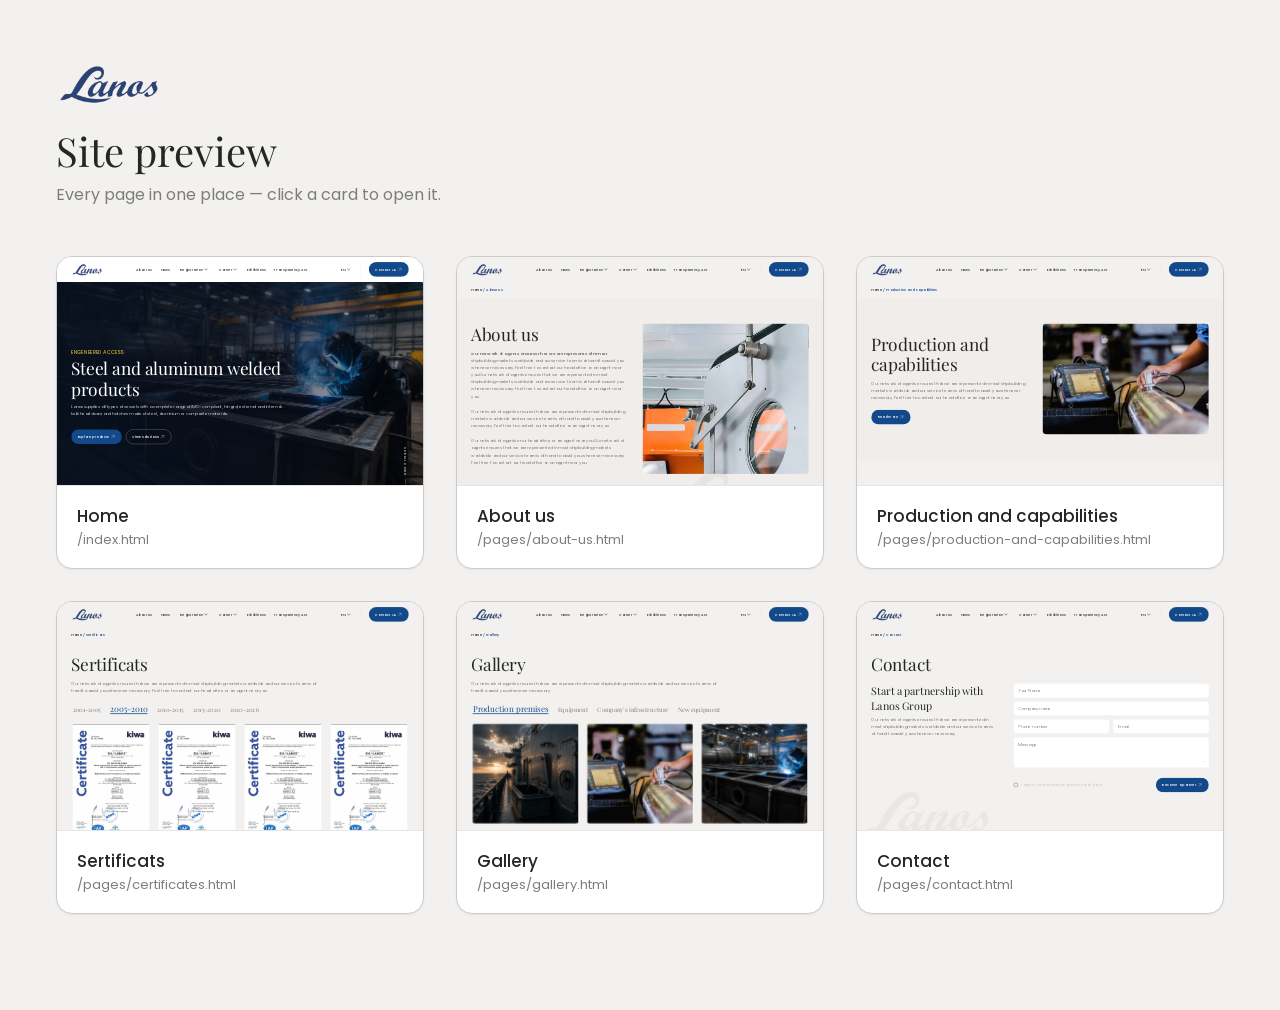
==== preview.html @ fc0fc906 "Strip all comments from HTML/CSS/JS, add site preview page, and fix mobile facilities switcher Remov" ====
<!DOCTYPE html>
<html lang="en">
<head>
<meta charset="UTF-8">
<meta name="viewport" content="width=device-width, initial-scale=1.0">
<title>Preview — LANOS</title>
<meta name="robots" content="noindex, nofollow">
<link rel="preconnect" href="https://fonts.googleapis.com">
<link rel="preconnect" href="https://fonts.gstatic.com" crossorigin>
<link href="https://fonts.googleapis.com/css2?family=Playfair+Display:wght@400;500;600&family=Poppins:wght@400;500;600&display=swap" rel="stylesheet">
<link rel="stylesheet" href="css/style.css">
<style>
  body {
    padding: 64px var(--pad) 96px;
  }

  .preview-header {
    max-width: 1440px;
    margin-inline: auto;
    margin-bottom: 48px;
  }

  .preview-header__logo {
    height: 40px;
    width: auto;
    margin-bottom: 24px;
  }

  .preview-header h1 {
    font: 400 40px/1.15 var(--font-head);
    color: var(--ink);
    margin-bottom: 8px;
  }

  .preview-header p {
    font: 400 16px/26px var(--font-body);
    color: var(--gray);
  }

  .preview-grid {
    max-width: 1440px;
    margin-inline: auto;
    display: grid;
    grid-template-columns: repeat(auto-fill, minmax(300px, 1fr));
    gap: 32px;
  }

  .preview-card {
    display: block;
    border-radius: 16px;
    overflow: hidden;
    background: #fff;
    box-shadow: 0 1px 2px rgba(15, 37, 61, .06);
    transition: transform .35s cubic-bezier(.22, .61, .36, 1), box-shadow .35s ease;
    border: 1px solid var(--gray-light);
  }

  .preview-card:hover {
    transform: translateY(-6px);
    box-shadow: 0 24px 48px rgba(15, 37, 61, .16);
  }

  .preview-card__frame {
    display: block;
    position: relative;
    aspect-ratio: 16/10;
    overflow: hidden;
    background: var(--cream-2);
    border-bottom: 1px solid var(--border);
  }

  .preview-card__frame iframe {
    position: absolute;
    top: 0;
    left: 0;
    border: 0;
    transform-origin: top left;
    pointer-events: none;
  }

  .preview-card__frame::after {
    content: '';
    position: absolute;
    inset: 0;
    transition: background-color .3s ease;
  }

  .preview-card:hover .preview-card__frame::after {
    background: rgba(15, 37, 61, .06);
  }

  .preview-card__body {
    display: block;
    padding: 18px 20px;
  }

  .preview-card__title {
    display: block;
    font: 500 17px/24px var(--font-body);
    color: var(--ink);
    margin-bottom: 2px;
  }

  .preview-card__path {
    display: block;
    font: 400 13px/20px var(--font-body);
    color: var(--gray);
  }

  @media (max-width:576px) {
    body {
      padding: 40px var(--pad) 64px;
    }

    .preview-header h1 {
      font-size: 30px;
    }

    .preview-grid {
      grid-template-columns: 1fr;
    }
  }
</style>
</head>
<body>

<header class="preview-header">
  <img class="preview-header__logo" src="assets/img/logo.png" alt="Lanos">
  <h1>Site preview</h1>
  <p>Every page in one place — click a card to open it.</p>
</header>

<main class="preview-grid">
  <a class="preview-card" href="index.html">
    <span class="preview-card__frame">
      <iframe src="index.html" tabindex="-1" loading="lazy" title="Home preview"></iframe>
    </span>
    <span class="preview-card__body">
      <span class="preview-card__title">Home</span>
      <span class="preview-card__path">/index.html</span>
    </span>
  </a>

  <a class="preview-card" href="pages/about-us.html">
    <span class="preview-card__frame">
      <iframe src="pages/about-us.html" tabindex="-1" loading="lazy" title="About us preview"></iframe>
    </span>
    <span class="preview-card__body">
      <span class="preview-card__title">About us</span>
      <span class="preview-card__path">/pages/about-us.html</span>
    </span>
  </a>

  <a class="preview-card" href="pages/production-and-capabilities.html">
    <span class="preview-card__frame">
      <iframe src="pages/production-and-capabilities.html" tabindex="-1" loading="lazy" title="Production and capabilities preview"></iframe>
    </span>
    <span class="preview-card__body">
      <span class="preview-card__title">Production and capabilities</span>
      <span class="preview-card__path">/pages/production-and-capabilities.html</span>
    </span>
  </a>

  <a class="preview-card" href="pages/certificates.html">
    <span class="preview-card__frame">
      <iframe src="pages/certificates.html" tabindex="-1" loading="lazy" title="Sertificats preview"></iframe>
    </span>
    <span class="preview-card__body">
      <span class="preview-card__title">Sertificats</span>
      <span class="preview-card__path">/pages/certificates.html</span>
    </span>
  </a>

  <a class="preview-card" href="pages/gallery.html">
    <span class="preview-card__frame">
      <iframe src="pages/gallery.html" tabindex="-1" loading="lazy" title="Gallery preview"></iframe>
    </span>
    <span class="preview-card__body">
      <span class="preview-card__title">Gallery</span>
      <span class="preview-card__path">/pages/gallery.html</span>
    </span>
  </a>

  <a class="preview-card" href="pages/contact.html">
    <span class="preview-card__frame">
      <iframe src="pages/contact.html" tabindex="-1" loading="lazy" title="Contact preview"></iframe>
    </span>
    <span class="preview-card__body">
      <span class="preview-card__title">Contact</span>
      <span class="preview-card__path">/pages/contact.html</span>
    </span>
  </a>
</main>

<script>
  const SOURCE_WIDTH = 1440;

  function scaleFrames() {
    document.querySelectorAll('.preview-card__frame').forEach((frame) => {
      const iframe = frame.querySelector('iframe');
      const scale = frame.clientWidth / SOURCE_WIDTH;
      iframe.style.width = SOURCE_WIDTH + 'px';
      iframe.style.height = (frame.clientHeight / scale) + 'px';
      iframe.style.transform = `scale(${scale})`;
    });
  }

  window.addEventListener('load', scaleFrames);
  window.addEventListener('resize', scaleFrames);
  scaleFrames();
</script>
</body>
</html>
---- css/style.css ----
:root {
  --bg: #F2F1EF;
  --ink: #232824;
  --navy: #0F253D;
  --navy-2: #294278;
  --blue: #11498A;
  --blue-hover: #0D3A6F;
  --gray: #7D7D7D;
  --gray-light: #CBCBCB;
  --gold: #CBAE3C;
  --gold-2: #C5B209;
  --border: #E6E6E6;
  --cream: #F1EDEA;
  --cream-2: #E9E5E2;
  --white: #FFFFFF;

  --font-head: 'Playfair Display', Georgia, 'Times New Roman', serif;
  --font-body: 'Poppins', -apple-system, BlinkMacSystemFont, 'Segoe UI', sans-serif;

  --container-max: 1440px;
  --pad: 80px;

  --ease: cubic-bezier(.16, .84, .44, 1);
  --ease-out: cubic-bezier(.22, .61, .36, 1);
  --dur: .6s;

}

*,
*::before,
*::after {
  box-sizing: border-box;
}

[hidden] {
  display: none !important;
}

html {
  scroll-behavior: smooth;
  overflow-x: clip;
  width: 100%;
}

body,
h1,
h2,
h3,
h4,
p,
figure,
blockquote,
ul,
ol,
dl,
dd {
  margin: 0;
}

ul,
ol {
  padding: 0;
  list-style: none;
}

img {
  display: block;
  max-width: 100%;
  height: auto;
}

a {
  color: inherit;
  text-decoration: none;
}

button,
input,
textarea {
  font: inherit;
  color: inherit;
}

button {
  background: none;
  border: none;
  cursor: pointer;
}

address {
  font-style: normal;
}

svg {
  display: block;
}

body {
  background: var(--bg);
  color: var(--ink);
  font-family: var(--font-body);
  font-size: 16px;
  line-height: 1.5;
  -webkit-font-smoothing: antialiased;
  overflow-x: clip;
}

.icon-sprite {
  position: absolute;
  width: 0;
  height: 0;
  overflow: hidden;
}

.icon {
  width: 20px;
  height: 20px;
  flex: none;
  color: currentColor;
}

.icon--12 {
  width: 16px;
  height: 16px;
}

.skip-link {
  position: absolute;
  left: -999px;
  top: 0;
  z-index: 999;
  background: var(--blue);
  color: #fff;
  padding: 12px 20px;
  border-radius: 0 0 8px 0;
}

.skip-link:focus {
  left: 0;
}

@media (prefers-reduced-motion: reduce) {
  html {
    scroll-behavior: auto;
  }

  *,
  *::before,
  *::after {
    animation-duration: .001ms !important;
    animation-iteration-count: 1 !important;
    transition-duration: .001ms !important;
    scroll-behavior: auto !important;
  }
}

.page-loader {
  position: fixed;
  inset: 0;
  z-index: 9999;
  display: flex;
  align-items: center;
  justify-content: center;
  background: var(--navy);
  transition: opacity .7s var(--ease), visibility .7s var(--ease);
}

.page-loader__logo {
  position: relative;
  width: 200px;
}

.page-loader__logo img {
  display: block;
  width: 100%;
  height: auto;
  filter: brightness(0) invert(1);
}

.page-loader__logo-base {
  opacity: .3;
}

.page-loader__logo-fill {
  position: absolute;
  inset: 0;
  animation: loaderFill 2.2s ease-in-out infinite;
}

@keyframes loaderFill {
  0% {
    clip-path: inset(0 100% 0 0);
    opacity: 1;
  }

  45% {
    clip-path: inset(0 0 0 0);
    opacity: 1;
  }

  80% {
    clip-path: inset(0 0 0 0);
    opacity: 1;
  }

  92% {
    opacity: 0;
  }

  93% {
    clip-path: inset(0 100% 0 0);
    opacity: 0;
  }

  100% {
    clip-path: inset(0 100% 0 0);
    opacity: 1;
  }
}

.page-loader.is-hidden {
  opacity: 0;
  visibility: hidden;
  pointer-events: none;
}

.eyebrow {
  font: 500 20px/30px var(--font-body);
  margin-bottom: 10px;
  display: inline-flex;
  align-items: center;
  gap: 10px;
  text-transform: uppercase;
}

.eyebrow--gold {
  color: var(--gold);
}

.eyebrow--gold-dark {
  color: var(--gold-2);
}

.eyebrow--gold-alt {
  color: var(--gold-2);
}

.section-title {
  font: 400 48px/64px var(--font-head);
  color: var(--ink);
  margin-bottom: 16px;
  letter-spacing: -.01em;
}

.section-title--light {
  color: #fff;
}

.section-text {
  font: 400 16px/28px var(--font-body);
  color: var(--gray);
  max-width: 56ch;
  margin-bottom: 32px;
}

.facilities .section-text,
.contact .section-text {
  color: var(--gray-light);
}

.btn {
  display: inline-flex;
  align-items: center;
  justify-content: center;
  gap: 4px;
  padding: 16px 24px;
  border-radius: 30px;
  border: 1px solid transparent;
  background: var(--blue);
  color: #fff;
  font: 500 14px/24px var(--font-body);
  white-space: nowrap;
  transition: background-color .2s ease, border-color .2s ease, color .2s ease;
}

.btn__arrow {
  color: currentColor;
}

.btn--primary {
  background: var(--blue);
  color: #fff;
}

.btn--primary:hover {
  background: #2C5585;
}

.btn--primary:focus-visible {
  background: var(--blue);
  border-color: #0A3466;
  outline: none;
}

.btn--primary:active {
  background: #0A3466;
}

.btn--primary:disabled,
.btn--primary[aria-disabled="true"] {
  background: var(--gray-light);
  color: #fff;
  cursor: not-allowed;
}

.btn--outline {
  background: transparent;
  color: #fff;
  border-color: rgba(255, 255, 255, .7);
  border-radius: 999px;
}

.btn--outline:hover {
  border-color: var(--bg);
  color: var(--bg);
}

.btn--outline:focus-visible {
  border-color: var(--gray-light);
  color: #fff;
  outline: none;
}

.btn--outline:active {
  border-color: var(--gray-light);
  color: var(--gray-light);
}

.btn--outline:disabled,
.btn--outline[aria-disabled="true"] {
  border-color: var(--gray-light);
  color: var(--gray-light);
  cursor: not-allowed;
}

.btn--white {
  background: #fff;
  color: var(--blue);
}

.btn--white:hover {
  background: var(--bg);
}

.btn--white:focus-visible {
  background: #fff;
  border-color: var(--bg);
  outline: none;
}

.btn--white:active {
  background: var(--gray-light);
}

.btn--white:disabled,
.btn--white[aria-disabled="true"] {
  background: var(--gray-light);
  color: #fff;
  cursor: not-allowed;
}

.reveal {
  opacity: 0;
  transform: translateY(36px);
  transition: opacity 1s var(--ease), transform 1s var(--ease);
}

.reveal.is-visible {
  opacity: 1;
  transform: translateY(0);
}

.header {
  position: sticky;
  top: 0;
  z-index: 200;
  padding: 20px 0;
  background: #fff;
  color: var(--ink);
  transition: padding .4s var(--ease), box-shadow .4s var(--ease), background-color .4s var(--ease);
}

.header--scrolled {
  padding-top: 14px;
  padding-bottom: 14px;
  box-shadow: 0 10px 30px -18px rgba(15, 37, 61, .25);
}

.header--subpage {
  background: transparent;
}

.header--subpage.header--scrolled {
  background: #fff;
}

.header__inner {
  max-width: var(--container-max);
  margin-inline: auto;
  padding-inline: var(--pad);
  display: flex;
  align-items: center;
  justify-content: space-between;
  gap: 32px;
}

.header__logo {
  position: relative;
  z-index: 160;
}

.header__logo img {
  height: 47px;
  width: auto;
  transition: transform .3s var(--ease-out);
}

.header__logo:hover img {
  transform: scale(1.04);
}

.header__nav-list {
  display: flex;
  align-items: center;
  gap: 32px;
  flex-wrap: wrap;
}

.header__nav-icon,
.header__nav-arrow:not(.header__caret),
.header__nav-cta,
.header__nav-bg,
.header__nav-lang-item {
  display: none;
}

.header__nav-top,
.header__nav-panel:not(.header__nav-panel--main) {
  display: none;
}

.header__nav-panels,
.header__nav-panel--main,
.header__nav-scroll {
  display: contents;
}

.header__nav-item {
  position: relative;
}

.header__nav-link {
  font: 500 14px/24px var(--font-body);
  display: inline-flex;
  align-items: center;
  gap: 4px;
  position: relative;
  opacity: .92;
  transition: opacity .25s ease, color .25s ease;
}

.header__nav-link::after {
  content: '';
  position: absolute;
  left: 0;
  right: 100%;
  bottom: -4px;
  height: 1px;
  background: currentColor;
  transition: right .35s var(--ease-out);
}

.header__nav-link:hover,
.header__nav-item--dropdown:hover .header__nav-link,
.header__nav-item--dropdown:focus-within .header__nav-link {
  opacity: 1;
}

.header__nav-link:hover::after {
  right: 0;
}

.header__caret {
  transition: transform .3s var(--ease-out);
}

.header__nav-item--dropdown:hover .header__caret,
.header__nav-item--dropdown:focus-within .header__caret {
  transform: rotate(180deg);
}

.header__submenu {
  position: absolute;
  top: calc(100% + 12px);
  left: 50%;
  transform: translate(-50%, 8px);
  min-width: 200px;
  background: #fff;
  border-radius: 14px;
  box-shadow: 0 24px 48px -20px rgba(15, 37, 61, .28), 0 2px 8px rgba(15, 37, 61, .06);
  padding: 10px;
  opacity: 0;
  visibility: hidden;
  pointer-events: none;
  transition: opacity .2s ease, transform .2s ease, visibility 0s linear .35s, pointer-events 0s linear .35s;
  z-index: 10;
}

.header__submenu::before {
  content: '';
  position: absolute;
  top: -12px;
  left: 0;
  right: 0;
  height: 12px;
  background: transparent;
}

.header__submenu::after {
  content: '';
  position: absolute;
  top: -5px;
  left: 50%;
  transform: translateX(-50%) rotate(45deg);
  width: 10px;
  height: 10px;
  background: #fff;
  border-radius: 2px;
}

.header__nav-item--dropdown:hover .header__submenu,
.header__nav-item--dropdown:focus-within .header__submenu {
  opacity: 1;
  visibility: visible;
  pointer-events: auto;
  transform: translate(-50%, 0);
  transition: opacity .2s ease, transform .2s ease, visibility 0s linear, pointer-events 0s linear;
}

.header__submenu li+li {
  margin-top: 2px;
}

.header__submenu a {
  display: block;
  padding: 10px 14px;
  border-radius: 8px;
  font: 500 14px/20px var(--font-body);
  color: var(--ink);
  white-space: nowrap;
  transition: background-color .2s ease, color .2s ease, padding-left .25s var(--ease-out);
}

.header__submenu a:hover {
  background: var(--bg);
  color: var(--blue);
  padding-left: 18px;
}

.header__actions {
  display: flex;
  align-items: center;
  gap: 24px;
}

.header__lang-wrap {
  position: relative;
  padding-right: 32px;
  margin-right: 8px;
  border-right: 1px solid var(--border);
  height: 56px;
  display: flex;
  align-items: center;
}

.header__lang {
  display: inline-flex;
  align-items: center;
  gap: 4px;
  font: 500 14px/24px var(--font-body);
  opacity: .92;
  transition: opacity .25s ease;
}

.header__lang-wrap:hover .header__lang,
.header__lang-wrap:focus-within .header__lang {
  opacity: 1;
}

.header__lang-wrap:hover .header__caret,
.header__lang-wrap:focus-within .header__caret {
  transform: rotate(180deg);
}

.header__lang-menu {
  position: absolute;
  top: calc(100% + 12px);
  left: 50%;
  transform: translate(-50%, 8px);
  min-width: 168px;
  background: #fff;
  border-radius: 14px;
  box-shadow: 0 24px 48px -20px rgba(15, 37, 61, .28), 0 2px 8px rgba(15, 37, 61, .06);
  padding: 10px;
  opacity: 0;
  visibility: hidden;
  pointer-events: none;
  transition: opacity .2s ease, transform .2s ease, visibility 0s linear .35s, pointer-events 0s linear .35s;
  z-index: 10;
}

.header__lang-menu::before {
  content: '';
  position: absolute;
  top: -12px;
  left: 0;
  right: 0;
  height: 12px;
  background: transparent;
}

.header__lang-menu::after {
  content: '';
  position: absolute;
  top: -5px;
  left: 50%;
  transform: translateX(-50%) rotate(45deg);
  width: 10px;
  height: 10px;
  background: #fff;
  border-radius: 2px;
}

.header__lang-wrap:hover .header__lang-menu,
.header__lang-wrap:focus-within .header__lang-menu {
  opacity: 1;
  visibility: visible;
  pointer-events: auto;
  transform: translate(-50%, 0);
  transition: opacity .2s ease, transform .2s ease, visibility 0s linear, pointer-events 0s linear;
}

.header__lang-menu li+li {
  margin-top: 2px;
}

.header__lang-menu button {
  display: flex;
  align-items: baseline;
  gap: 8px;
  width: 100%;
  padding: 10px 14px;
  border-radius: 8px;
  font: 600 13px/20px var(--font-body);
  color: var(--ink);
  transition: background-color .2s ease, color .2s ease, padding-left .25s var(--ease-out);
}

.header__lang-menu button span {
  font: 400 13px/20px var(--font-body);
  color: var(--gray);
}

.header__lang-menu button:hover {
  background: var(--bg);
  color: var(--blue);
  padding-left: 18px;
}

.header__lang-menu li[aria-selected="true"] button {
  color: var(--blue);
}

.header__lang-menu li[aria-selected="true"] button::after {
  content: '';
  width: 6px;
  height: 6px;
  border-radius: 50%;
  background: var(--blue);
  margin-left: auto;
}

.header__burger {
  display: none;
  flex-direction: column;
  justify-content: center;
  gap: 5px;
  width: 32px;
  height: 32px;
  position: relative;
  z-index: 160;
}

.header__burger span {
  display: block;
  width: 100%;
  height: 2px;
  background: currentColor;
  border-radius: 2px;
  transition: transform .35s var(--ease), opacity .2s ease;
}

.header__burger[aria-expanded="true"] span:nth-child(1) {
  transform: translateY(7px) rotate(45deg);
}

.header__burger[aria-expanded="true"] span:nth-child(2) {
  opacity: 0;
}

.header__burger[aria-expanded="true"] span:nth-child(3) {
  transform: translateY(-7px) rotate(-45deg);
}

.hero {
  position: relative;
  min-height: 100vh;
  display: flex;
  align-items: center;
  overflow: hidden;
  background: var(--navy);
}

.hero__bg {
  position: absolute;
  inset: 0;
  z-index: 0;
}

.hero__bg-img {
  width: 100%;
  height: 100%;
  object-fit: cover;
  object-position: center;
  transform: scale(1.08);
  animation: heroZoom 16s ease-out forwards;
}

@keyframes heroZoom {
  from {
    transform: scale(1.08);
  }

  to {
    transform: scale(1);
  }
}

.hero__gradient {
  position: absolute;
  inset: 0;
  background: linear-gradient(90deg, rgba(8, 16, 30, .96) 8%, rgba(8, 16, 30, .72) 55%, rgba(8, 16, 30, .15) 100%);
}

.hero__inner {
  position: relative;
  z-index: 1;
  max-width: var(--container-max);
  margin-inline: auto;
  padding-inline: var(--pad);
  width: 100%;
}

.hero__content {
  max-width: 833px;
}

.hero__title {
  font: 400 80px/96px var(--font-head);
  color: #fff;
  margin-bottom: 16px;
  letter-spacing: -.01em;
}

.hero__desc {
  font: 400 16px/28px var(--font-body);
  color: var(--gray-light);
  max-width: 833px;
  margin-bottom: 48px;
}

.hero__actions {
  display: flex;
  align-items: center;
  gap: 16px;
  flex-wrap: wrap;
}

.hero__scroll {
  position: absolute;
  right: var(--pad);
  bottom: 64px;
  z-index: 1;
  display: flex;
  flex-direction: column;
  align-items: center;
  gap: 16px;
  color: #fff;
}

.hero__scroll-label {
  writing-mode: vertical-rl;
  font: 500 12px/28px var(--font-body);
  letter-spacing: .18em;
  text-transform: uppercase;
  opacity: .85;
}

.hero__scroll-line {
  width: 1px;
  height: 56px;
  background: linear-gradient(#fff, transparent);
  animation: scrollLine 2.2s var(--ease) infinite;
}

@keyframes scrollLine {
  0% {
    transform: scaleY(0);
    transform-origin: top;
    opacity: 0;
  }

  40% {
    transform: scaleY(1);
    transform-origin: top;
    opacity: 1;
  }

  60% {
    transform: scaleY(1);
    transform-origin: bottom;
    opacity: 1;
  }

  100% {
    transform: scaleY(0);
    transform-origin: bottom;
    opacity: 0;
  }
}

.about {
  position: relative;
  z-index: 1;
  padding: 130px 0 0;
  margin-bottom: -40px;
  overflow-x: clip;
}

.about__container {
  position: relative;
}

.about__watermark {
  position: absolute;
  top: 48px;
  right: max(0px, calc((100vw - var(--container-max))/2));
  width: min(58.5%, 843px);
  opacity: .05;
  filter: grayscale(1);
  pointer-events: none;
  z-index: 0;
}

.about__headline {
  position: relative;
  z-index: 1;
  max-width: var(--container-max);
  margin: 0 auto 96px;
  padding-inline: var(--pad);
  font: 400 56px/80px var(--font-head);
  text-align: center;
  color: var(--ink);
}

.about__headline-accent {
  color: var(--navy-2);
}

.about__grid {
  position: relative;
  z-index: 1;
  display: grid;
  grid-template-columns: 1fr 1fr;
  align-items: center;
  gap: 0 96px;
}

.about__media {
  min-width: 0;
  position: relative;
  padding-left: max(0px, calc((100vw - var(--container-max))/2));
}

.about__photo {
  position: relative;
  z-index: 1;
  width: 100%;
  aspect-ratio: 778/633;
  object-fit: cover;
  border-radius: 0 16px 16px 0;
  box-shadow: 0 40px 80px -40px rgba(15, 37, 61, .35);
}

.about__body {
  min-width: 0;
  padding-right: calc(var(--pad) + max(0px, (100vw - var(--container-max))/2));
}

.facilities {
  background: var(--navy);
  color: #fff;
  padding: 130px 0;
}

.facilities__container {
  max-width: var(--container-max);
  margin-inline: auto;
  padding-inline: var(--pad);
}

.facilities__intro {
  margin-bottom: 16px;
  max-width: 832px;
}

.facilities__side,
.facilities__card-wrap,
.products__intro,
.products__cards,
.partners__left,
.partners__right,
.contact__left,
.contact-form {
  min-width: 0;
}

.facilities__grid {
  display: grid;
  grid-template-columns: minmax(0, 525fr) minmax(0, 704fr);
  gap: 48px;
  align-items: start;
}

.facilities__lead {
  font: 400 16px/28px var(--font-body);
  color: var(--gray-light);
  max-width: 525px;
  margin-bottom: 72px;
}

.checks {
  display: flex;
  flex-direction: column;
  gap: 12px;
  align-items: flex-start;
}

.checks__item {
  max-width: 100%;
}

.checks__btn {
  display: inline-flex;
  align-items: center;
  max-width: 100%;
  padding: 8px;
  border: 1px solid transparent;
  border-radius: 30px;
  font: 400 24px/36px var(--font-body);
  color: #fff;
  opacity: .6;
  text-align: left;
  transition: opacity .35s var(--ease-out), border-color .35s var(--ease-out),
    padding .35s var(--ease-out), color .35s var(--ease-out), transform .35s var(--ease-out);
}

.checks__label {
  min-width: 0;
}

.checks__icon {
  width: 0;
  height: 28px;
  flex: none;
  opacity: 0;
  color: #fff;
  transform: rotate(-45deg) scale(.5);
  transition: width .35s var(--ease-out), opacity .25s ease, transform .35s var(--ease-out), margin .35s var(--ease-out);
}

.checks__item:hover .checks__btn,
.checks__item--active .checks__btn {
  opacity: 1;
  color: #E6E6E6;
  border-color: rgba(255, 255, 255, .6);
  padding: 8px 24px 8px 8px;
  transform: translateX(6px);
}

.checks__item:hover .checks__icon,
.checks__item--active .checks__icon {
  width: 28px;
  opacity: 1;
  margin-right: 8px;
  transform: rotate(0deg) scale(1);
}

.card-cutting {
  background: var(--bg);
  color: var(--ink);
  border-radius: 40px;
  border: 1px solid rgba(255, 255, 255, .12);
  box-shadow: 123px -36px 200px rgba(255, 255, 255, .06);
  padding: 24px;
  display: flex;
  flex-direction: column;
  align-items: flex-start;
  gap: 24px;
  transition: transform .5s var(--ease-out), box-shadow .5s var(--ease-out);
}

.card-cutting__media,
.card-cutting__body {
  align-self: stretch;
}

.card-cutting:hover {
  transform: translateY(-6px);
}

.card-cutting__media {
  position: relative;
  border-radius: 16px;
  overflow: hidden;
  aspect-ratio: 654/227;
}

.card-cutting__media::after {
  content: '';
  position: absolute;
  inset: 0;
  z-index: 1;
  background: linear-gradient(180deg, rgba(0, 0, 0, 0) 55%, rgba(0, 0, 0, .55) 100%);
  pointer-events: none;
}

.card-cutting__media img:first-child {
  width: 100%;
  height: 100%;
  object-fit: cover;
  transition: transform .8s var(--ease-out), opacity .25s ease;
}

.card-cutting:hover .card-cutting__media img:first-child {
  transform: scale(1.06);
}

.card-cutting__label {
  position: absolute;
  z-index: 2;
  left: 24px;
  bottom: 20px;
  margin: 0;
  font: 400 32px/48px var(--font-head);
  color: #fff;
  text-shadow: 0 2px 16px rgba(0, 0, 0, .45);
  transition: opacity .25s ease, transform .3s var(--ease-out);
}

.card-cutting__text {
  font: 400 16px/28px var(--font-body);
  color: var(--gray);
  margin-bottom: 16px;
  transition: opacity .25s ease, transform .3s var(--ease-out);
}

.card-cutting.is-switching .card-cutting__media img,
.card-cutting.is-switching .card-cutting__label,
.card-cutting.is-switching .card-cutting__text,
.card-cutting.is-switching .card-cutting__cols {
  opacity: 0;
  transform: translateY(6px);
}

.card-cutting__cols {
  display: flex;
  align-items: flex-start;
  gap: 16px;
  transition: opacity .25s ease, transform .3s var(--ease-out);
}

.card-cutting__col {
  display: flex;
  flex-direction: column;
  flex: 1;
}

.card-cutting__link {
  display: inline-flex;
  align-items: center;
  gap: 6px;
  font: 500 18px/32px var(--font-body);
  color: var(--ink);
  transition: color .3s ease, gap .3s var(--ease-out);
}

.card-cutting__link:hover,
.card-cutting__link:focus-visible {
  color: var(--navy-2);
  gap: 10px;
  outline: none;
}

.card-cutting__link-arrow {
  width: 20px;
  height: 20px;
  flex: none;
  opacity: 0;
  transform: translate(-4px, 4px);
  transition: opacity .3s ease, transform .3s var(--ease-out);
}

.card-cutting__link:hover .card-cutting__link-arrow,
.card-cutting__link:focus-visible .card-cutting__link-arrow {
  opacity: 1;
  transform: translate(0, 0);
}

.products {
  padding: 130px 0;
}

.products__container {
  max-width: var(--container-max);
  margin-inline: auto;
  padding-inline: var(--pad);
  display: grid;
  grid-template-columns: 421px 1fr;
  gap: 80px;
  align-items: center;
}

.products__intro {
  align-self: center;
}

.products__cards {
  display: flex;
  gap: 16px;
  align-items: stretch;
}

.product-card {
  position: relative;
  flex: 194 1 0%;
  min-width: 0;
  border-radius: 16px;
  overflow: hidden;
  min-height: 559px;
  cursor: pointer;
  background: var(--cream-2);
  display: flex;
  flex-direction: column;
  align-items: center;
  padding: 30px 30px 0;
  transition: flex-grow .6s var(--ease-out), background-color .6s ease,
    transform .6s var(--ease-out), box-shadow .6s var(--ease-out);
}

.product-card--active {
  flex-grow: 352;
  background: var(--navy-2);
}

.product-card:hover {
  box-shadow: 0 30px 60px -30px rgba(15, 37, 61, .35);
}

.product-card__media {
  position: relative;
  flex: 1;
  display: flex;
  align-items: center;
  justify-content: center;
  width: 100%;
  max-width: 190px;
  transition: max-width .6s var(--ease-out);
}

.product-card--active .product-card__media {
  max-width: 220px;
}

.product-card__shadow {
  position: absolute;
  z-index: 0;
  bottom: 14%;
  left: 50%;
  width: 78%;
  height: 22px;
  transform: translateX(calc(-50% + 46px));
  background: radial-gradient(ellipse at center, rgba(0, 0, 0, .5), transparent 72%);
  filter: blur(10px);
  transition: transform .6s var(--ease-out), opacity .6s var(--ease-out);
}

.product-card--active .product-card__shadow {
  transform: translateX(-50%);
}

.product-card:hover .product-card__shadow {
  transform: translateX(calc(-50% + 46px)) scale(1.08);
  opacity: .8;
}

.product-card--active:hover .product-card__shadow {
  transform: translateX(-50%) scale(1.08);
  opacity: .8;
}

.product-card__media img {
  position: relative;
  z-index: 1;
  max-height: 260px;
  width: auto;
  max-width: 100%;
  object-fit: contain;
  filter: drop-shadow(0 24px 30px rgba(0, 0, 0, .22));
  transition: max-height .6s var(--ease-out), transform .6s var(--ease-out);
}

.product-card--active .product-card__media img {
  max-height: 320px;
  transform: translateX(0);
}

.product-card:not(.product-card--active) .product-card__media img {
  transform: translateX(46px);
}

.product-card:hover .product-card__media img {
  transform: translateY(-6px) scale(1.03);
}

.product-card--active:hover .product-card__media img {
  transform: translateX(0) translateY(-6px) scale(1.03);
}

.product-card__body {
  width: 100%;
  padding: 0 0px 30px;
  margin-top: auto;
  display: flex;
  flex-direction: column;
  gap: 10px;
  align-items: stretch;
}

.product-card__title {
  font: 400 24px/32px var(--font-head);
  color: var(--ink);
  transition: color .5s ease;
}

.product-card--active .product-card__title {
  color: #fff;
}

.product-card__desc {
  font: 500 14px/24px var(--font-body);
  color: #fff;
}

.product-card__desc,
.product-card__body .btn {
  opacity: 0;
  max-height: 0;
  overflow: hidden;
  transform: translateY(14px);
  pointer-events: none;
  transition: opacity .2s ease, transform .22s var(--ease-out), max-height .22s var(--ease-out);
}

.product-card--active .product-card__desc,
.product-card--active .product-card__body .btn {
  opacity: 1;
  max-height: 120px;
  transform: translateY(0);
  pointer-events: auto;
  transition: opacity .4s ease .5s, transform .4s var(--ease-out) .5s, max-height .4s var(--ease-out) .5s;
}

.partners {
  background: var(--cream);
  padding: 130px 0;
}

.partners__container {
  max-width: var(--container-max);
  margin-inline: auto;
  padding-inline: var(--pad);
  display: grid;
  grid-template-columns: 737fr 338fr;
  gap: 80px;
  align-items: center;
}

.partners__text {
  margin-bottom: 40px;
}

.partners__logos {
  display: grid;
  grid-template-columns: repeat(5, 1fr);
  gap: 24px;
}

.partners__logos li {
  display: flex;
  align-items: center;
  justify-content: center;
  border-radius: 12px;
  height: 76px;
  padding: 16px 20px;
  transition: transform .35s var(--ease-out), box-shadow .35s var(--ease-out);
}

.partners__logos li:hover {
  transform: translateY(-4px);
}

.partners__logos img {
  max-height: 100%;
  width: auto;
  filter: grayscale(1) opacity(.75);
  transition: filter .3s ease;
}

.partners__logos li:hover img {
  filter: grayscale(0) opacity(1);
}

.cert-slider__track {
  position: relative;
  border-radius: 16px;
  overflow: hidden;
  aspect-ratio: 338/473;
  box-shadow: 18px 0 100px rgba(255, 255, 255, .11);
}

.cert-slider__slide {
  position: absolute;
  inset: 0;
  opacity: 0;
  transition: opacity .6s var(--ease);
}

.cert-slider__slide img {
  width: 100%;
  height: 100%;
  object-fit: cover;
}

.cert-slider__slide.is-active {
  opacity: 1;
}

.cert-slider__dots {
  display: flex;
  align-items: center;
  gap: 8px;
  justify-content: center;
  margin-top: 24px;
}

.cert-slider__dot {
  width: 8px;
  height: 8px;
  border-radius: 600px;
  background: var(--gray-light);
  transition: width .35s var(--ease-out), background-color .3s ease;
}

.cert-slider__dot--active {
  width: 32px;
  background: var(--blue);
}

.contact {
  background: var(--navy);
  color: #fff;
  padding: 130px 0;
}

.contact__container {
  max-width: var(--container-max);
  margin-inline: auto;
  padding-inline: var(--pad);
  display: grid;
  grid-template-columns: 441fr 704fr;
  gap: 80px;
}

.contact__left {
  display: flex;
  flex-direction: column;
  justify-content: space-between;
  gap: 64px;
}

.contact__info {
  display: flex;
  flex-direction: column;
  gap: 12px;
  font: 500 20px/30px var(--font-body);
}

.contact__info-name {
  font-weight: 600;
}

.contact__info a {
  transition: color .25s ease;
}

.contact__info a:hover {
  color: var(--gold-2);
}

.contact-form {
  display: flex;
  flex-direction: column;
  gap: 40px;
}

.contact-form__fields {
  display: flex;
  flex-direction: column;
  gap: 16px;
}

.contact-form__row {
  display: flex;
  gap: 16px;
}

.contact-form__row .contact-form__field {
  flex: 1;
}

.contact-form__field {
  background: #fff;
  border-radius: 8px;
  padding: 12px 16px;
  transition: box-shadow .3s ease;
}

.contact-form__field:focus-within {
  box-shadow: 0 0 0 2px var(--gold-2);
}

.contact-form__field input,
.contact-form__field textarea {
  width: 100%;
  border: none;
  outline: none;
  font: 400 16px/28px var(--font-body);
  color: var(--ink);
  background: transparent;
  resize: vertical;
}

.contact-form__field input::placeholder,
.contact-form__field textarea::placeholder {
  color: var(--ink);
  opacity: .55;
}

.contact-form__field--textarea {
  min-height: 118px;
}

.contact-form__submit {
  display: flex;
  align-items: center;
  justify-content: space-between;
  gap: 40px;
  flex-wrap: wrap;
}

.contact-form__checkbox {
  display: inline-flex;
  align-items: center;
  gap: 12px;
  font: 500 14px/24px var(--font-body);
  color: var(--gray-light);
  cursor: pointer;
}

.contact-form__checkbox input {
  position: absolute;
  opacity: 0;
  width: 16px;
  height: 16px;
}

.contact-form__checkbox-box {
  width: 16px;
  height: 16px;
  border-radius: 4px;
  border: 2px solid var(--gray);
  flex: none;
  position: relative;
  transition: background-color .25s ease, border-color .25s ease;
}

.contact-form__checkbox-box::after {
  content: '';
  position: absolute;
  inset: 2px;
  background: var(--gold-2);
  border-radius: 2px;
  transform: scale(0);
  transition: transform .25s var(--ease-out);
}

.contact-form__checkbox input:checked+.contact-form__checkbox-box {
  border-color: var(--gold-2);
}

.contact-form__checkbox input:checked+.contact-form__checkbox-box::after {
  transform: scale(1);
}

.contact-form__checkbox input:focus-visible+.contact-form__checkbox-box {
  outline: 2px solid var(--gold-2);
  outline-offset: 2px;
}

.footer {
  background: var(--bg);
  padding: 40px 0 20px;
}

.footer__container {
  max-width: var(--container-max);
  margin-inline: auto;
  padding-inline: var(--pad);
}

.footer__top {
  display: flex;
  align-items: flex-start;
  justify-content: space-between;
  gap: 64px;
  padding-bottom: 64px;
}

.footer__brand {
  display: flex;
  flex-direction: column;
  gap: 24px;
  max-width: 265px;
  flex: none;
}

.footer__logo {
  height: 55px;
  width: fit-content;
}

.footer__contact {
  display: flex;
  flex-direction: column;
  gap: 4px;
  font: 500 14px/24px var(--font-body);
  color: var(--ink);
}

.footer__contact a {
  transition: color .25s ease;
}

.footer__contact a:hover {
  color: var(--blue);
}

.footer__nav {
  display: flex;
  gap: 64px;
  flex: 1;
  justify-content: space-evenly;
  max-width: 704px;
}

.footer__col {
  display: flex;
  flex-direction: column;
  gap: 8px;
}

.footer__col a {
  font: 500 14px/24px var(--font-body);
  color: var(--ink);
  position: relative;
  width: fit-content;
}

.footer__col a::after {
  content: '';
  position: absolute;
  left: 0;
  right: 100%;
  bottom: 0;
  height: 1px;
  background: var(--blue);
  transition: right .3s var(--ease-out);
}

.footer__col a:hover {
  color: var(--blue);
}

.footer__col a:hover::after {
  right: 0;
}

.footer__social {
  display: flex;
  align-items: center;
  gap: 16px;
  flex: none;
}

.footer__social a {
  display: flex;
  transition: transform .3s var(--ease-out);
}

.footer__social a:hover {
  transform: translateY(-3px);
}

.footer__social img {
  filter: grayscale(1) opacity(.7);
  transition: filter .35s ease;
}

.footer__social a:hover img {
  filter: grayscale(0) opacity(1);
}

.footer__bottom {
  display: flex;
  align-items: center;
  justify-content: space-between;
  flex-wrap: wrap;
  gap: 16px;
  padding-top: 24px;
  border-top: 1px solid var(--border);
  font: 500 14px/24px var(--font-body);
  color: var(--gray);
}

.footer__legal {
  display: flex;
  gap: 32px;
}

.footer__legal a {
  transition: color .25s ease;
}

.footer__legal a:hover {
  color: var(--blue);
}

.partners__logos-viewport {
  overflow: hidden;
  width: 100%;
}

.partners__logos[data-marquee-active] {
  display: flex;
  flex-wrap: nowrap;
  width: max-content;
  animation: marquee 34s linear infinite;
}

.partners__logos[data-marquee-active] li {
  flex: none;
  width: 146px;
}

@keyframes marquee {
  from {
    transform: translateX(0);
  }

  to {
    transform: translateX(-50%);
  }
}

.page-hero {
  padding: 40px 0;
  background: transparent;
}

.page-hero__container {
  max-width: var(--container-max);
  margin-inline: auto;
  padding-inline: var(--pad);
}

.page-hero__title {
  color: var(--ink);
  margin-bottom: 24px;
}

.page-hero__desc {
  color: var(--gray);
  max-width: 998px;
  margin-bottom: 0;
}

.pill-tabs {
  display: flex;
  align-items: baseline;
  flex-wrap: wrap;
  gap: 24px;
  margin-bottom: 40px;
}

.pill-tabs__item {
  font: 400 24px/32px var(--font-head);
  color: var(--gray);
  transition: color .3s ease, font-size .3s var(--ease-out);
}

.pill-tabs__item:hover {
  color: var(--ink);
}

.pill-tabs__item--active {
  font-size: 32px;
  color: var(--blue);
  text-decoration: underline;
  text-underline-offset: 6px;
}

body.no-scroll {
  overflow: hidden;
}

.lightbox {
  position: fixed;
  inset: 0;
  z-index: 200;
  display: flex;
  align-items: center;
  justify-content: center;
  opacity: 0;
  visibility: hidden;
  transition: opacity .35s ease, visibility 0s linear .35s;
}

.lightbox.is-open {
  opacity: 1;
  visibility: visible;
  transition: opacity .35s ease;
}

.lightbox__backdrop {
  position: absolute;
  inset: 0;
  background: rgba(8, 16, 30, .9);
}

.lightbox__figure {
  position: relative;
  z-index: 1;
  max-width: min(92vw, 1100px);
  max-height: 88vh;
  margin: 0;
  transform: scale(.94);
  transition: transform .35s var(--ease-out);
}

.lightbox.is-open .lightbox__figure {
  transform: scale(1);
}

.lightbox__img {
  display: block;
  width: 100%;
  max-height: 88vh;
  object-fit: contain;
  border-radius: 8px;
  box-shadow: 0 30px 80px rgba(0, 0, 0, .5);
}

.lightbox__close {
  position: absolute;
  top: 24px;
  right: 24px;
  z-index: 2;
  width: 48px;
  height: 48px;
  display: flex;
  align-items: center;
  justify-content: center;
  border-radius: 50%;
  background: rgba(255, 255, 255, .1);
  color: #fff;
  transition: background-color .2s ease, transform .2s ease;
}

.lightbox__close:hover {
  background: rgba(255, 255, 255, .2);
  transform: rotate(90deg);
}

.lightbox__nav {
  position: absolute;
  top: 50%;
  z-index: 2;
  width: 48px;
  height: 48px;
  display: flex;
  align-items: center;
  justify-content: center;
  border-radius: 50%;
  background: rgba(255, 255, 255, .1);
  color: #fff;
  transform: translateY(-50%);
  transition: background-color .2s ease, transform .2s ease;
}

.lightbox__nav:hover {
  background: rgba(255, 255, 255, .2);
}

.lightbox__nav .icon {
  width: 16px;
  height: 16px;
}

.lightbox__nav--prev {
  left: 24px;
}

.lightbox__nav--prev .icon {
  transform: rotate(90deg);
}

.lightbox__nav--next {
  right: 24px;
}

.lightbox__nav--next .icon {
  transform: rotate(-90deg);
}

@media (min-width:1400px) {
  .about__photo {
    border-radius: 16px;
    min-height: 633px;
    widith: 100%;
  }

}

@media (max-width:1500px) {
  :root {
    --pad: 56px;
  }

  .hero__title {
    font-size: 68px;
    line-height: 80px;
  }

  .about__headline {
    font-size: 48px;
    line-height: 66px;
  }

  .section-title {
    font-size: 42px;
    line-height: 56px;
  }

  .products__cards {
    gap: 20px;
  }
}

@media (max-width:1200px) {

  .header__nav {
    position: fixed;
    inset: 0;
    z-index: 150;
    width: 100%;
    height: 100vh;
    height: 100dvh;
    display: flex;
    flex-direction: column;
    background: var(--navy);
    transform: translateX(100%);
    transition: transform .5s var(--ease);
  }

  .header__nav[data-open="true"] {
    transform: translateX(0);
  }

  .header__nav-top {
    flex: none;
    display: flex;
    align-items: center;
    justify-content: space-between;
    padding: 20px var(--pad);
    position: relative;
    z-index: 1;
  }

  .header__nav-logo img {
    height: 40px;
    width: auto;
    filter: brightness(0) invert(1);
  }

  .header__nav-close {
    display: flex;
    align-items: center;
    justify-content: center;
    width: 44px;
    height: 44px;
    border-radius: 50%;
    color: #fff;
    background: rgba(255, 255, 255, .08);
    transition: background-color .25s ease, transform .2s ease;
  }

  .header__nav-close .icon {
    width: 18px;
    height: 18px;
  }

  .header__nav-close:hover {
    background: rgba(255, 255, 255, .16);
  }

  .header__nav-close:active {
    transform: scale(.92);
  }

  .header__nav-panels {
    display: flex;
    position: relative;
    flex: 1;
    min-height: 0;
    overflow: hidden;
  }

  .header__nav .header__nav-panel {
    position: absolute;
    inset: 0;
    display: flex;
    flex-direction: column;
    transform: translateX(100%);
    transition: transform .45s var(--ease);
  }

  .header__nav-panel.is-active {
    transform: translateX(0);
  }

  .header__nav-panel--main {
    transform: translateX(0);
  }

  .header__nav-panel--main.is-back {
    transform: translateX(-100%);
  }

  .header__nav-scroll {
    display: block;
    flex: 1;
    min-height: 0;
    overflow-y: auto;
    padding: 8px 24px 24px;
    position: relative;
    z-index: 1;
  }

  .header__nav-list {
    flex-direction: column;
    align-items: stretch;
    gap: 0;
    width: 100%;
  }

  .header__nav-list>li {
    width: 100%;
    border-bottom: 1px solid rgba(255, 255, 255, .12);
  }

  .header__nav-list>li:last-child {
    border-bottom: none;
  }

  .header__nav-lang-item {
    display: block;
  }

  .header__nav-link {
    width: 100%;
    font-size: 17px;
    color: #fff;
    padding: 13px 2px;
    gap: 14px;
  }

  .header__nav-link::after {
    display: none;
  }

  .header__nav-icon {
    display: block;
    width: 22px;
    height: 22px;
    flex: none;
    color: rgba(255, 255, 255, .75);
  }

  .header__nav-label {
    flex: 1;
    text-align: left;
  }

  .header__nav-arrow {
    display: block;
    flex: none;
    width: 12px;
    height: 12px;
    color: rgba(255, 255, 255, .45);
    transform: rotate(-90deg);
  }

  .header__burger {
    display: flex;
  }

  .header__actions {
    display: none;
  }

  .header__nav-cta {
    display: flex;
    width: 100%;
    margin-top: 16px;
  }

  .header__nav-item--dropdown .header__submenu {
    display: none;
  }

  .header__nav-back {
    display: inline-flex;
    align-items: center;
    gap: 4px;
    align-self: flex-start;
    flex: none;
    margin: 4px 24px 8px;
    padding: 10px 4px;
    color: rgba(255, 255, 255, .7);
    font: 500 14px/20px var(--font-body);
    transition: color .2s ease;
  }

  .header__nav-back:hover {
    color: #fff;
  }

  .header__nav-back .icon {
    width: 12px;
    height: 12px;
    transform: rotate(90deg);
  }

  .header__nav-panel-title {
    flex: none;
    margin: 4px 24px 8px;
    font: 400 28px/36px var(--font-head);
    color: #fff;
  }

  .header__nav-sublist {
    flex: 1;
    min-height: 0;
    overflow-y: auto;
    padding: 0 24px 24px;
  }

  .header__nav-sublist li {
    border-bottom: 1px solid rgba(255, 255, 255, .12);
  }

  .header__nav-sublist li:last-child {
    border-bottom: none;
  }

  .header__nav-sublist a,
  .header__nav-sublist button {
    display: flex;
    align-items: center;
    width: 100%;
    padding: 16px 2px;
    color: #fff;
    font: 400 16px/24px var(--font-body);
    text-align: left;
    transition: color .2s ease;
  }

  .header__nav-sublist button span {
    margin-left: 8px;
    color: rgba(255, 255, 255, .5);
    font-size: 14px;
  }

  .header__nav-sublist li[aria-selected="true"] button {
    color: var(--gold);
  }

  .header__nav-bg {
    display: block;
    position: absolute;
    flex: none;
    height: 100vh;
    overflow: hidden;
    width: 100%;
    bottom: 0;
    right: 0;
  }

  .header__nav-bg img {
    width: 100%;
    height: 100%;
    object-fit: cover;
    object-position: center 85%;
    opacity: 0.2;
  }

  .header__nav-tagline {
    position: absolute;
    left: 24px;
    bottom: 24px;
    margin: 0;
    font: 400 26px/34px var(--font-head);
    color: #fff;
  }

  .header--nav-open .header__logo,
  .header--nav-open .header__burger {
    visibility: hidden;
  }

  .about__grid,
  .facilities__grid,
  .products__container,
  .partners__container,
  .contact__container {
    grid-template-columns: 1fr;
  }

  .about__body {
    padding-right: 0;
    padding-inline: var(--pad);
    margin-top: 48px;
  }

  .about__media {
    padding-left: 0;
  }

  .about__watermark {
    display: none;
  }

  .about__photo {
    border-radius: 16px;
  }

  .facilities__card-wrap {
    min-width: 0;
    margin-top: 16px;
  }

  .product-card {
    min-height: 420px;
  }

  .partners__right {
    order: -1;
    width: 100%;
    max-width: 320px;
    margin-inline: auto;
  }

  .partners__logos {
    grid-template-columns: repeat(4, 1fr);
  }

  .contact__left {
    gap: 40px;
  }
}

@media (max-width:1024px) {
  .page-hero {
    padding: 48px 0 40px;
  }

  :root {
    --pad: 40px;
  }

  .hero {
    min-height: 92vh;
  }

  .hero__title {
    font-size: 56px;
    line-height: 66px;
  }

  .section-title {
    font-size: 36px;
    line-height: 46px;
  }

  .about {
    padding: 110px 0;
  }

  .facilities,
  .products,
  .partners,
  .contact {
    padding: 110px 0;
  }

  .facilities__grid {
    gap: 48px;
  }

  .card-cutting__cols {
    flex-wrap: wrap;
  }

  .footer__top {
    flex-wrap: wrap;
    gap: 40px;
  }

  .footer__nav {
    max-width: none;
    flex: 1 1 100%;
    justify-content: flex-start;
    gap: 64px;
    order: 3;
  }
}

@media (max-width:768px) {
  :root {
    --pad: 24px;
  }

  .header {
    padding: 16px 0;
  }

  .hero {
    min-height: 100svh;
  }

  .hero__title {
    font-size: 40px;
    line-height: 48px;
  }

  .hero__desc {
    font-size: 15px;
    line-height: 26px;
    margin-bottom: 32px;
  }

  .hero__actions {
    flex-direction: column;
    align-items: stretch;
  }

  .hero__actions .btn {
    width: 100%;
  }

  .hero__scroll {
    display: none;
  }

  .about {
    padding: 80px 0;
  }

  .about__headline {
    font-size: 34px;
    line-height: 44px;
    margin-bottom: 56px;
  }

  .section-title {
    font-size: 30px;
    line-height: 40px;
  }

  .facilities,
  .products,
  .partners,
  .contact {
    padding: 80px 0;
  }

  .checks {
    flex-direction: row;
    flex-wrap: nowrap;
    overflow-x: auto;
    gap: 10px;
    margin-inline: calc(var(--pad) * -1);
    padding-inline: var(--pad);
    padding-bottom: 6px;
    scroll-snap-type: x proximity;
    -webkit-overflow-scrolling: touch;
    scrollbar-width: none;
  }

  .checks::-webkit-scrollbar {
    display: none;
  }

  .checks__item {
    flex: none;
    max-width: none;
    scroll-snap-align: start;
  }

  .checks__btn {
    font-size: 15px;
    line-height: 22px;
    white-space: nowrap;
    opacity: .7;
  }

  .checks__item:hover .checks__btn,
  .checks__item--active .checks__btn {
    padding: 10px 20px 10px 10px;
  }

  .checks__icon {
    height: 20px;
  }

  .facilities__lead {
    margin-bottom: 24px;
  }

  .products__cards {
    flex-direction: column;
  }

  .product-card {
    flex-grow: 0;
    transition: min-height .6s var(--ease-out), background-color .6s ease,
      box-shadow .6s var(--ease-out);
  }

  .product-card--active {
    min-height: 460px;
    padding-top: 24px;
  }

  .product-card:not(.product-card--active) {
    flex-direction: row;
    align-items: center;
    gap: 16px;
    min-height: 88px;
    padding: 12px 20px;
  }

  .product-card:not(.product-card--active) .product-card__media {
    display: flex;
    flex: none;
    width: 60px;
    max-width: 60px;
  }

  .product-card:not(.product-card--active) .product-card__media img {
    max-height: 52px;
    transform: none;
  }

  .product-card:not(.product-card--active) .product-card__shadow {
    display: none;
  }

  .product-card:not(.product-card--active) .product-card__body {
    flex: 1;
    width: auto;
    padding: 0;
  }

  .product-card__body {
    margin-top: 0;
  }

  .partners__logos {
    grid-template-columns: repeat(3, 1fr);
  }

  .contact-form__row {
    flex-direction: column;
  }

  .contact-form__submit {
    flex-direction: column;
    align-items: flex-start;
    gap: 24px;
  }

  .contact-form__submit .btn {
    width: 100%;
  }

  .footer__top {
    flex-direction: column;
    gap: 40px;
    padding-bottom: 40px;
  }

  .footer__nav {
    gap: 40px;
    flex-wrap: wrap;
  }

  .footer__social {
    order: -1;
  }

  .footer__bottom {
    flex-direction: column;
    align-items: flex-start;
  }

  .pill-tabs {
    gap: 12px 16px;
    margin-bottom: 40px;
  }

  .pill-tabs__item {
    font-size: 18px;
  }

  .pill-tabs__item--active {
    font-size: 24px;
  }

  .lightbox__nav {
    width: 40px;
    height: 40px;
  }

  .lightbox__nav--prev {
    left: 12px;
  }

  .lightbox__nav--next {
    right: 12px;
  }

  .lightbox__close {
    top: 12px;
    right: 12px;
  }
}

@media (max-width:576px) {
  :root {
    --pad: 20px;
  }

  .page-hero {
    padding: 40px 0 32px;
  }

  .eyebrow {
    font-size: 16px;
    line-height: 24px;
  }

  .hero__title {
    font-size: 32px;
    line-height: 40px;
  }

  .section-title {
    font-size: 26px;
    line-height: 34px;
  }

  .about__headline {
    font-size: 26px;
    line-height: 36px;
  }

  .card-cutting__label {
    font-size: 26px;
    line-height: 36px;
  }

  .card-cutting {
    padding: 16px;
    border-radius: 24px;
  }

  .card-cutting__cols {
    flex-direction: column;
    gap: 8px;
  }

  .partners__logos {
    grid-template-columns: repeat(2, 1fr);
  }

  .cert-slider__track {
    aspect-ratio: 4/5;
  }

  .card-cutting__col {
    gap: 5px;
  }

  .card-cutting__cols {
    gap: 5px;
  }

  .about,
  .facilities,
  .products,
  .partners,
  .contact {
    padding: 50px 0;
  }

  .about__headline {
    margin-bottom: 30px;
  }

  .about__body {
    margin-top: 30px;
  }

  .about {
    margin-bottom: 0;
  }

  .facilities__lead {
    margin-bottom: 30px;
  }

  .facilities__grid {
    gap: 30px;
  }

  .facilities__card-wrap {
    margin-top: 0px;
  }

  .products__container {
    gap: 30px;
  }

  .contact__left {
    gap: 20px;
  }

  .contact__container {
    gap: 30px;
  }

  .footer__brand {
    margin: 0 auto;
    text-align: center;
  }

  .footer__social {
    margin: 0 auto;
  }

  .footer__nav {
    justify-content: center;
    width: 100%;
  }

  .footer__top {
    gap: 30px;
  }

  .footer__bottom {
    text-align: center;
    justify-content: center;
    align-items: center;
  }

  .footer__logo {
    height: 45px;
    width: fit-content;
    max-width: initial;
    margin: 0 auto;
  }
}
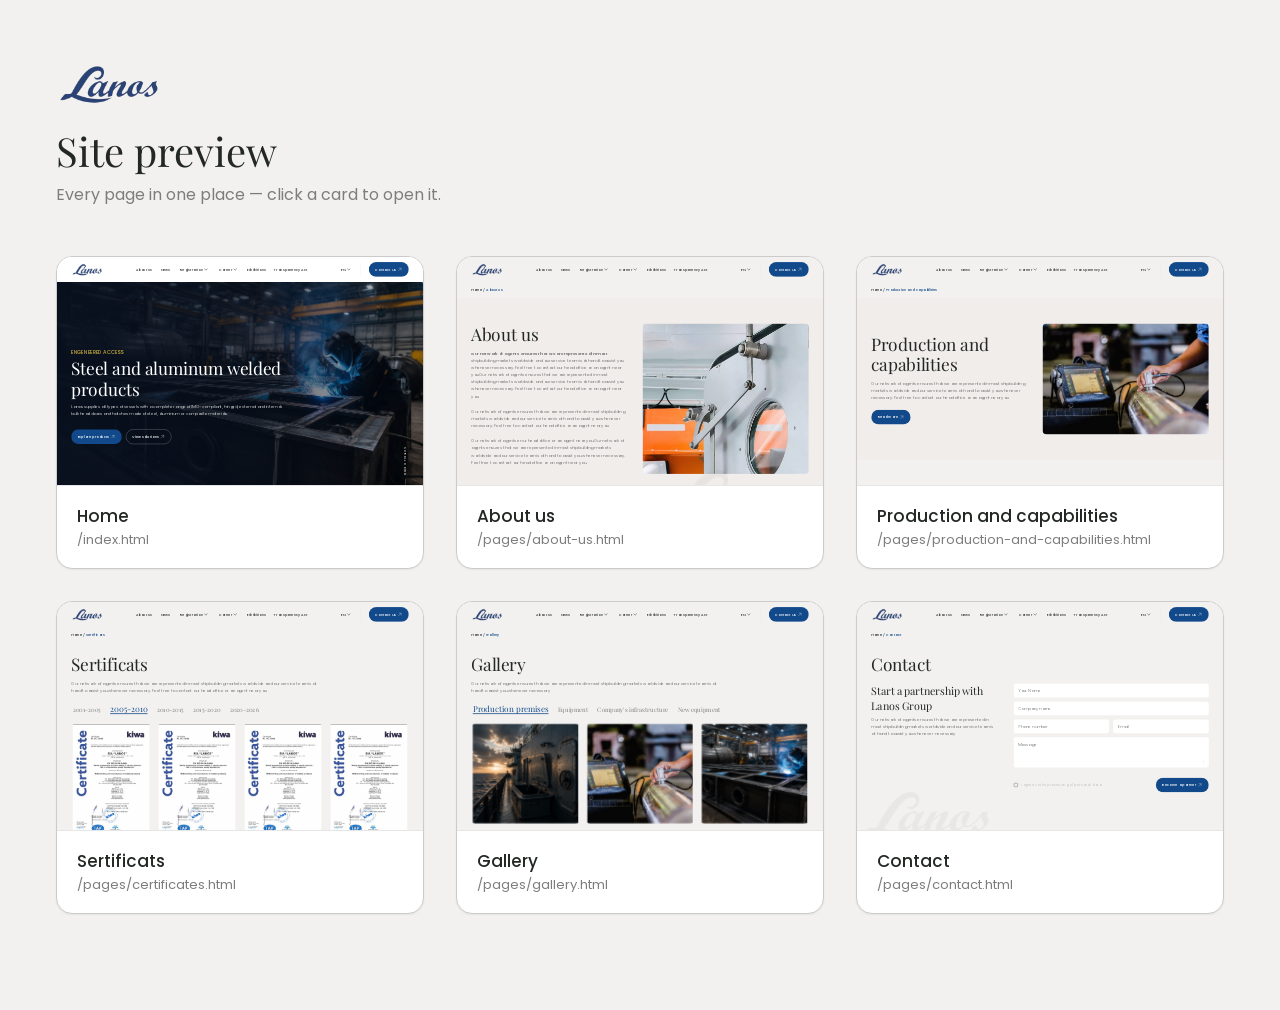
==== commit 62ca84f9: "Open preview.html cards in a new tab" ====
--- a/preview.html
+++ b/preview.html
@@ -131,7 +131,7 @@
 </header>
 
 <main class="preview-grid">
-  <a class="preview-card" href="index.html">
+  <a class="preview-card" href="index.html" target="_blank" rel="noopener">
     <span class="preview-card__frame">
       <iframe src="index.html" tabindex="-1" loading="lazy" title="Home preview"></iframe>
     </span>
@@ -141,7 +141,7 @@
     </span>
   </a>
 
-  <a class="preview-card" href="pages/about-us.html">
+  <a class="preview-card" href="pages/about-us.html" target="_blank" rel="noopener">
     <span class="preview-card__frame">
       <iframe src="pages/about-us.html" tabindex="-1" loading="lazy" title="About us preview"></iframe>
     </span>
@@ -151,7 +151,7 @@
     </span>
   </a>
 
-  <a class="preview-card" href="pages/production-and-capabilities.html">
+  <a class="preview-card" href="pages/production-and-capabilities.html" target="_blank" rel="noopener">
     <span class="preview-card__frame">
       <iframe src="pages/production-and-capabilities.html" tabindex="-1" loading="lazy" title="Production and capabilities preview"></iframe>
     </span>
@@ -161,7 +161,7 @@
     </span>
   </a>
 
-  <a class="preview-card" href="pages/certificates.html">
+  <a class="preview-card" href="pages/certificates.html" target="_blank" rel="noopener">
     <span class="preview-card__frame">
       <iframe src="pages/certificates.html" tabindex="-1" loading="lazy" title="Sertificats preview"></iframe>
     </span>
@@ -171,7 +171,7 @@
     </span>
   </a>
 
-  <a class="preview-card" href="pages/gallery.html">
+  <a class="preview-card" href="pages/gallery.html" target="_blank" rel="noopener">
     <span class="preview-card__frame">
       <iframe src="pages/gallery.html" tabindex="-1" loading="lazy" title="Gallery preview"></iframe>
     </span>
@@ -181,7 +181,7 @@
     </span>
   </a>
 
-  <a class="preview-card" href="pages/contact.html">
+  <a class="preview-card" href="pages/contact.html" target="_blank" rel="noopener">
     <span class="preview-card__frame">
       <iframe src="pages/contact.html" tabindex="-1" loading="lazy" title="Contact preview"></iframe>
     </span>
--- a/css/style.css
+++ b/css/style.css
@@ -1278,6 +1278,10 @@
   color: #fff;
 }
 
+.product-card__chevron {
+  display: none;
+}
+
 .product-card__desc {
   font: 500 14px/24px var(--font-body);
   color: #fff;
@@ -2396,7 +2400,7 @@
   .product-card {
     flex-grow: 0;
     transition: min-height .6s var(--ease-out), background-color .6s ease,
-      box-shadow .6s var(--ease-out);
+      box-shadow .6s var(--ease-out), transform .2s ease;
   }
 
   .product-card--active {
@@ -2408,19 +2412,30 @@
     flex-direction: row;
     align-items: center;
     gap: 16px;
-    min-height: 88px;
-    padding: 12px 20px;
+    min-height: 80px;
+    padding: 12px 16px;
+  }
+
+  .product-card:not(.product-card--active):active {
+    transform: scale(.98);
+    background: var(--cream);
   }
 
   .product-card:not(.product-card--active) .product-card__media {
     display: flex;
     flex: none;
-    width: 60px;
-    max-width: 60px;
+    align-items: center;
+    justify-content: center;
+    width: 56px;
+    height: 56px;
+    max-width: 56px;
+    border-radius: 12px;
+    background: rgba(255, 255, 255, .55);
   }
 
   .product-card:not(.product-card--active) .product-card__media img {
-    max-height: 52px;
+    max-height: 38px;
+    max-width: 38px;
     transform: none;
   }
 
@@ -2432,6 +2447,39 @@
     flex: 1;
     width: auto;
     padding: 0;
+    display: flex;
+    flex-direction: row;
+    align-items: center;
+    gap: 12px;
+  }
+
+  .product-card:not(.product-card--active) .product-card__title {
+    flex: 1;
+    font-size: 19px;
+    line-height: 26px;
+  }
+
+  .product-card:not(.product-card--active) .product-card__desc,
+  .product-card:not(.product-card--active) .product-card__body .btn {
+    display: none;
+  }
+
+  .product-card:not(.product-card--active) .product-card__chevron {
+    display: flex;
+    flex: none;
+    align-items: center;
+    justify-content: center;
+    width: 32px;
+    height: 32px;
+    border-radius: 50%;
+    background: rgba(255, 255, 255, .55);
+    color: var(--ink);
+  }
+
+  .product-card:not(.product-card--active) .product-card__chevron .icon {
+    width: 12px;
+    height: 12px;
+    transform: rotate(-90deg);
   }
 
   .product-card__body {
